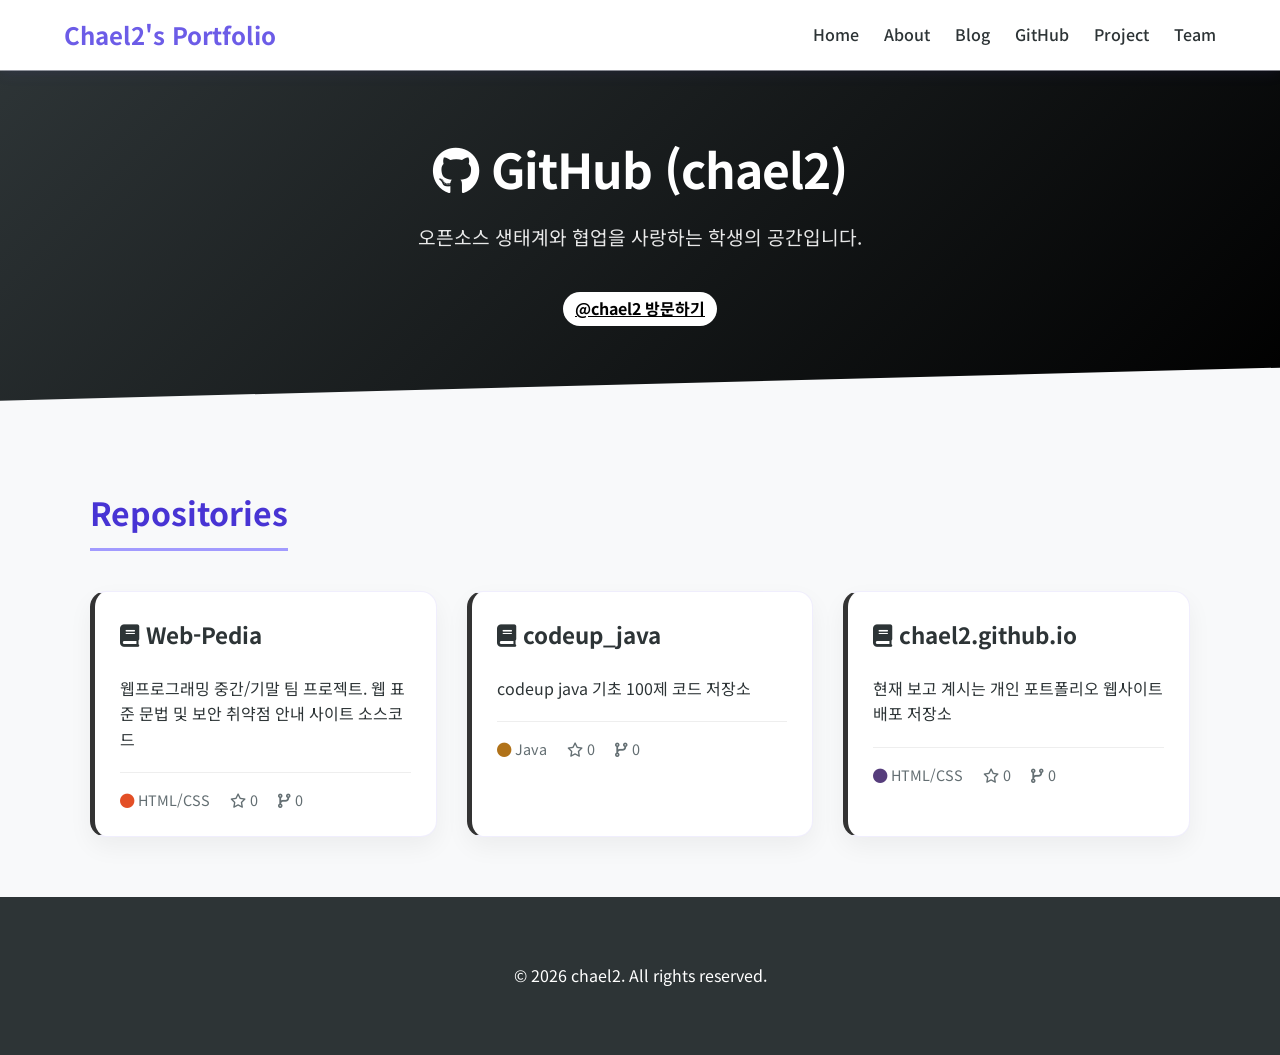
==== github.html @ 5b192847 "1st" ====
<!doctype html>
<html lang="ko">
  <head>
    <meta charset="UTF-8" />
    <meta name="viewport" content="width=device-width, initial-scale=1.0" />
    <title>GitHub | chael2</title>
    <link
      href="https://fonts.googleapis.com/css2?family=Noto+Sans+KR:wght@400;700&display=swap"
      rel="stylesheet"
    />
    <link
      rel="stylesheet"
      href="https://cdnjs.cloudflare.com/ajax/libs/font-awesome/6.0.0/css/all.min.css"
    />
    <link rel="stylesheet" href="style.css" />
  </head>
  <body>
    <nav>
      <div class="logo">Chael2's Portfolio</div>
      <ul>
        <li><a href="index.html">Home</a></li>
        <li><a href="about.html">About</a></li>
        <li><a href="blog.html">Blog</a></li>
        <li><a href="github.html">GitHub</a></li>
        <li><a href="projects.html">Project</a></li>
        <li><a href="team.html">Team</a></li>
      </ul>
    </nav>

    <section
      class="hero"
      style="
        padding: 60px 20px;
        background: linear-gradient(135deg, #2d3436 0%, #000000 100%);
      "
    >
      <h1><i class="fab fa-github"></i> GitHub (chael2)</h1>
      <p>오픈소스 생태계와 협업을 사랑하는 학생의 공간입니다.</p>
      <a
        href="https://github.com/chael2"
        target="_blank"
        class="card-tag"
        style="
          margin-top: 20px;
          background: white;
          color: black;
          font-size: 1rem;
        "
        >@chael2 방문하기</a
      >
    </section>

    <div class="container">
      <h2>Repositories</h2>
      <div class="grid">
        <div class="card github-card">
          <div class="card-content">
            <h3>
              <a
                href="https://github.com/chael2"
                target="_blank"
                style="color: var(--text-main); text-decoration: none"
                ><i class="fas fa-book"></i> Web-Pedia</a
              >
            </h3>
            <p>
              웹프로그래밍 중간/기말 팀 프로젝트. 웹 표준 문법 및 보안 취약점
              안내 사이트 소스코드
            </p>
            <div class="github-stats">
              <span
                ><i class="fas fa-circle" style="color: #e34f26"></i>
                HTML/CSS</span
              >
              <span><i class="far fa-star"></i> 0</span>
              <span><i class="fas fa-code-branch"></i> 0</span>
            </div>
          </div>
        </div>

        <div class="card github-card">
          <div class="card-content">
            <h3>
              <a
                href="https://github.com/chael2/codeup_java"
                target="_blank"
                style="color: var(--text-main); text-decoration: none"
                ><i class="fas fa-book"></i> codeup_java</a
              >
            </h3>
            <p>codeup java 기초 100제 코드 저장소</p>
            <div class="github-stats">
              <span
                ><i class="fas fa-circle" style="color: #b07219"></i> Java</span
              >
              <span><i class="far fa-star"></i> 0</span>
              <span><i class="fas fa-code-branch"></i> 0</span>
            </div>
          </div>
        </div>

        <div class="card github-card">
          <div class="card-content">
            <h3>
              <a
                href="https://github.com/chael2"
                target="_blank"
                style="color: var(--text-main); text-decoration: none"
                ><i class="fas fa-book"></i> chael2.github.io</a
              >
            </h3>
            <p>현재 보고 계시는 개인 포트폴리오 웹사이트 배포 저장소</p>
            <div class="github-stats">
              <span
                ><i class="fas fa-circle" style="color: #563d7c"></i>
                HTML/CSS</span
              >
              <span><i class="far fa-star"></i> 0</span>
              <span><i class="fas fa-code-branch"></i> 0</span>
            </div>
          </div>
        </div>
      </div>
    </div>

    <footer><p>© 2026 chael2. All rights reserved.</p></footer>
  </body>
</html>
---- style.css ----
:root {
  --primary-color: #6c5ce7;
  --primary-light: #a29bfe;
  --primary-dark: #4834d4;
  --bg-color: #f8f9fa;
  --card-bg: #ffffff;
  --text-main: #2d3436;
  --text-sub: #636e72;
  --nav-bg: #ffffff;
}

body {
  font-family: 'Noto Sans KR', sans-serif;
  margin: 0;
  background-color: var(--bg-color);
  color: var(--text-main);
  line-height: 1.6;
}

/* 네비게이션 */
nav {
  background: var(--nav-bg);
  padding: 1rem 5%;
  display: flex;
  justify-content: space-between;
  align-items: center;
  position: sticky;
  top: 0;
  z-index: 1000;
  box-shadow: 0 2px 15px rgba(108, 92, 231, 0.1);
}

nav .logo {
  font-weight: bold;
  font-size: 1.5rem;
  color: var(--primary-color);
}

nav ul {
  list-style: none;
  display: flex;
  gap: 25px;
  margin: 0;
  padding: 0;
}

nav a {
  text-decoration: none;
  color: var(--text-main);
  font-weight: 500;
  transition: 0.3s;
  position: relative;
}

nav a:after {
  content: '';
  position: absolute;
  width: 0;
  height: 2px;
  bottom: -5px;
  left: 0;
  background-color: var(--primary-color);
  transition: width 0.3s;
}

nav a:hover:after {
  width: 100%;
}

nav a:hover {
  color: var(--primary-color);
}

/* 히어로 섹션 */
.hero {
  text-align: center;
  padding: 100px 20px;
  background: linear-gradient(135deg, #a29bfe 0%, #6c5ce7 100%);
  color: white;
  clip-path: polygon(0 0, 100% 0, 100% 90%, 0 100%);
}

.hero h1 {
  margin: 0;
  font-size: 3rem;
  font-weight: 700;
  letter-spacing: -1px;
}

.hero p {
  font-size: 1.2rem;
  opacity: 0.9;
  margin-top: 15px;
}

.hero-links {
  margin-top: 30px;
}

.hero-links a {
  color: white;
  font-size: 2.5rem;
  margin: 0 15px;
  transition: 0.3s;
}

.hero-links a:hover {
  transform: scale(1.2);
  display: inline-block;
}

/* 컨테이너 */
.container {
  max-width: 1100px;
  margin: 60px auto;
  padding: 0 20px;
}

h2 {
  color: var(--primary-dark);
  border-bottom: 3px solid var(--primary-light);
  display: inline-block;
  padding-bottom: 10px;
  margin-bottom: 40px;
  font-size: 2rem;
}

/* 그리드 */
.grid {
  display: grid;
  grid-template-columns: repeat(auto-fit, minmax(320px, 1fr));
  gap: 30px;
  margin-bottom: 60px;
}

/* 카드 */
.card {
  background: var(--card-bg);
  border-radius: 16px;
  overflow: hidden;
  box-shadow: 0 10px 25px rgba(0, 0, 0, 0.05);
  transition:
    transform 0.4s ease,
    box-shadow 0.4s ease;
  border: 1px solid rgba(108, 92, 231, 0.1);
}

.card:hover {
  transform: translateY(-12px);
  box-shadow: 0 15px 35px rgba(108, 92, 231, 0.15);
}

.card-content {
  padding: 25px;
}

.card-tag {
  display: inline-block;
  background: rgba(108, 92, 231, 0.1);
  color: var(--primary-color);
  padding: 4px 12px;
  border-radius: 50px;
  font-size: 0.85rem;
  font-weight: 700;
  margin-bottom: 15px;
}

.card h3 {
  margin-top: 0;
  font-size: 1.4rem;
}

.card-link {
  color: var(--primary-color);
  font-weight: bold;
  text-decoration: none;
  display: inline-flex;
  align-items: center;
  gap: 5px;
}

/* 깃허브 & 블로그 카드 특화 */
.github-card {
  border-left: 5px solid #333;
}
.github-stats {
  display: flex;
  gap: 20px;
  font-size: 0.9rem;
  color: var(--text-sub);
  margin-top: 20px;
  border-top: 1px solid #eee;
  padding-top: 15px;
}

.blog-card {
  border-left: 5px solid var(--primary-color);
}
.blog-card img {
  width: 100%;
  height: 180px;
  object-fit: cover;
}

.blog-card small {
  color: var(--text-sub);
}

/* 푸터 */
footer {
  text-align: center;
  padding: 50px;
  background: #2d3436;
  color: white;
}

.footer-sub {
  opacity: 0.7;
  font-size: 0.9rem;
}

/* 반응형 */
@media (max-width: 768px) {
  nav {
    flex-direction: column;
    padding: 1rem;
    gap: 15px;
  }
  nav ul {
    flex-wrap: wrap;
    justify-content: center;
    gap: 15px;
  }
  .hero h1 {
    font-size: 2.2rem;
  }
  .grid {
    grid-template-columns: 1fr;
  }
}
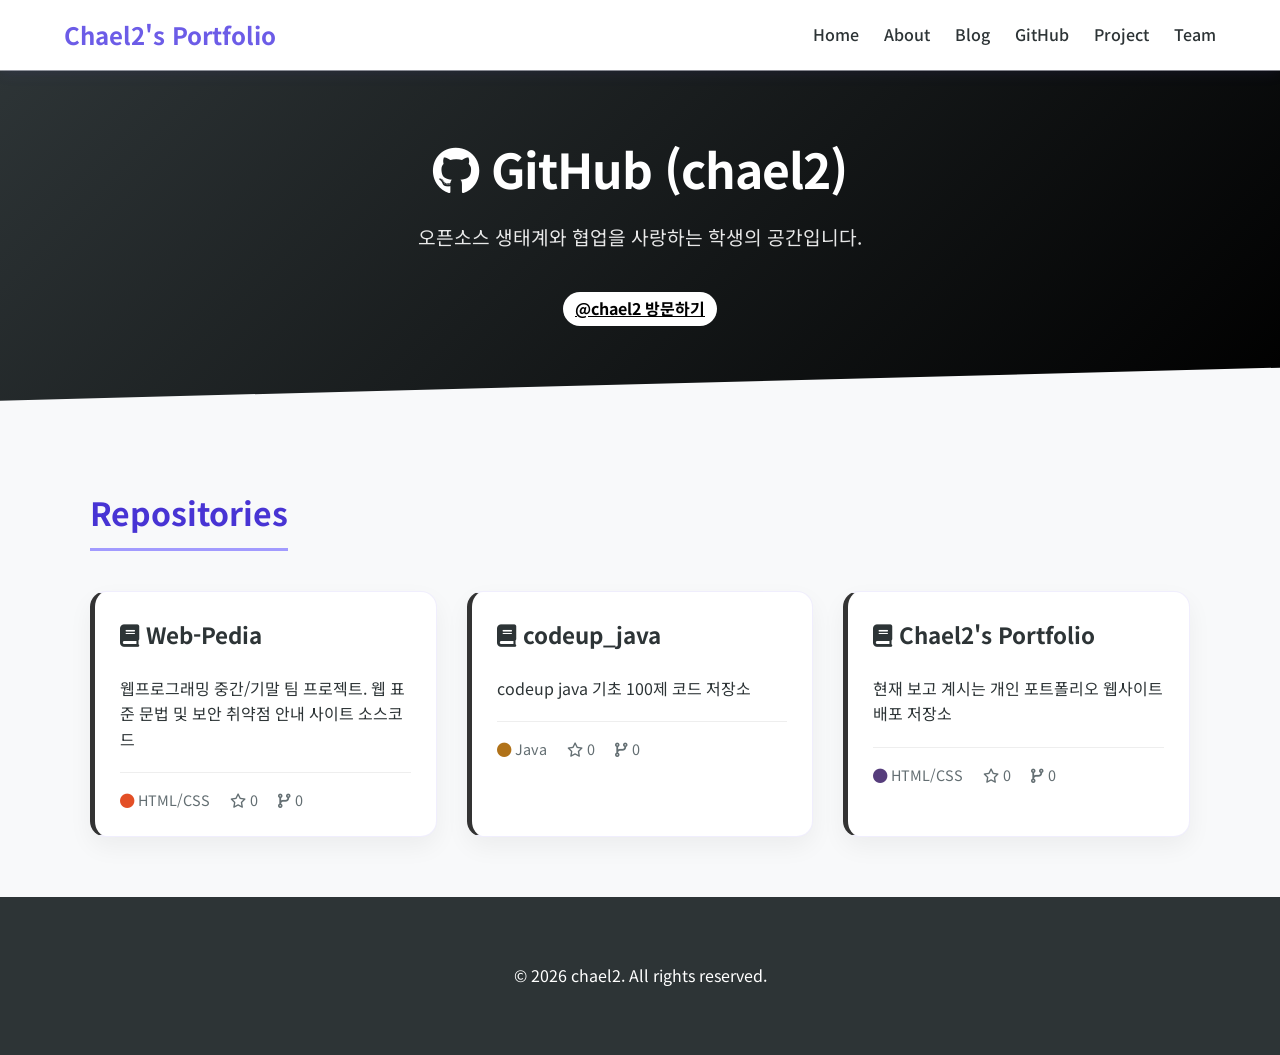
==== commit 27eccf59: "2nd" ====
--- a/github.html
+++ b/github.html
@@ -103,10 +103,10 @@
           <div class="card-content">
             <h3>
               <a
-                href="https://github.com/chael2"
+                href="https://github.com/chael2/web-mid-portfolio"
                 target="_blank"
                 style="color: var(--text-main); text-decoration: none"
-                ><i class="fas fa-book"></i> chael2.github.io</a
+                ><i class="fas fa-book"></i> Chael2's Portfolio</a
               >
             </h3>
             <p>현재 보고 계시는 개인 포트폴리오 웹사이트 배포 저장소</p>
